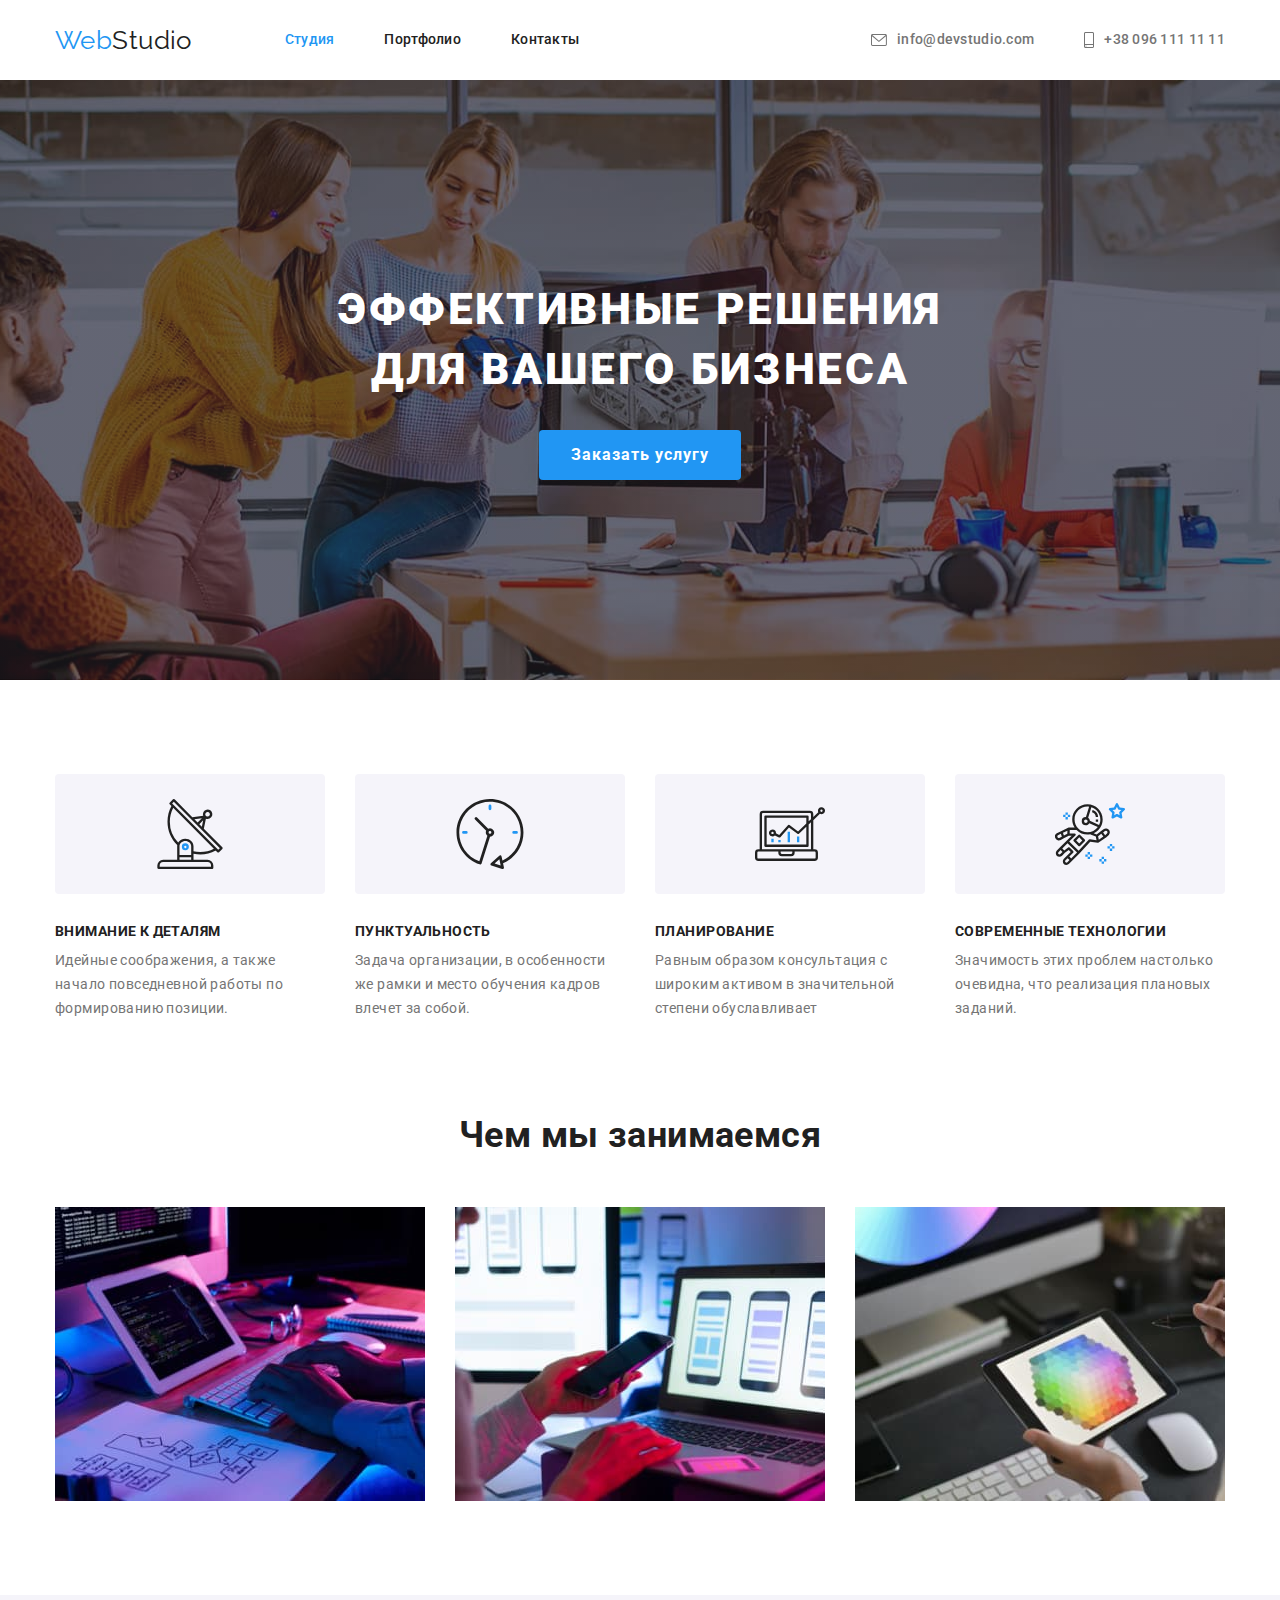
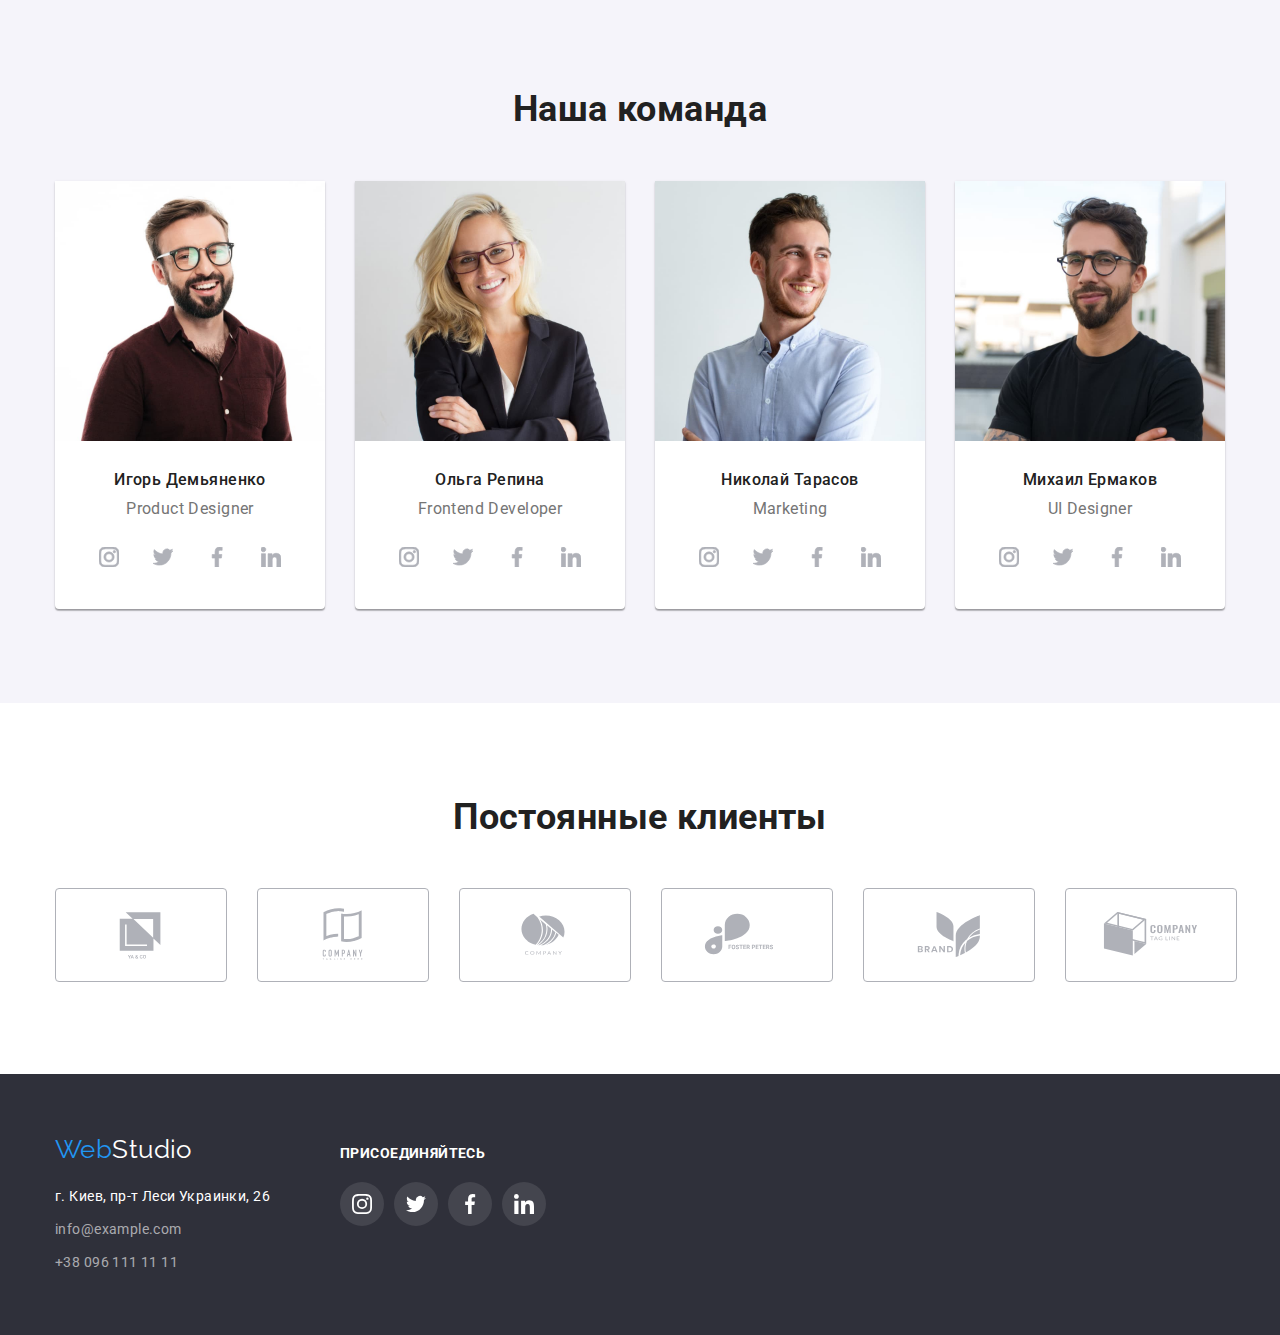
==== index.html @ dd478826 "svg, градиент, тени" ====
<!DOCTYPE html>
<html lang="ru">
  <head>
    <meta charset="UTF-8" />
    <meta http-equiv="X-UA-Compatible" content="IE=edge" />
    <meta name="viewport" content="width=device-width, initial-scale=1.0" />

    <title>Студия</title>
    <link
      rel="stylesheet"
      href="https://fonts.googleapis.com/css2?family=Raleway:wght@700&family=Roboto:wght@400;500;700;900&display=swap"
    />
    <link
      rel="stylesheet"
      href="https://cdnjs.cloudflare.com/ajax/libs/modern-normalize/1.1.0/modern-normalize.min.css"
    />
    <link rel="stylesheet" href="./css/style.css" />
  </head>
  <body>
    <!--Шапка сайта-->
    <header>
      <div class="container main-nav">
        <nav class="menu-nav main-nav">
          <a href="./index.html" class="logo"> <span>Web</span>Studio</a>
          <ul class="site-nav list">
            <li class="item">
              <a href="./index.html" class="link current">Студия</a>
            </li>
            <li class="item">
              <a href="./portfolio.html" class="link">Портфолио</a>
            </li>
            <li class="item"><a href="" class="link">Контакты</a></li>
          </ul>
        </nav>
        <ul class="contacts list">
          <li class="item">
            <a href="mailto:info@devstudio.com" class="link">
              <svg width="16" height="12" class="contacts-icon">
                <use href="./images/sprite.svg#envelope"></use>
              </svg>
              info@devstudio.com</a
            >
          </li>
          <li class="item">
            <a href="tel:+380961111111" class="link">
              <svg width="10" height="16" class="contacts-icon">
                <use href="./images/sprite.svg#smartphone"></use>
              </svg>
              +38 096 111 11 11</a
            >
          </li>
        </ul>
      </div>
    </header>
    <main>
      <!--Главный заголовок страницы-->
      <section class="hero">
        <h1 class="hero-title">Эффективные решения для вашего бизнеса</h1>
        <button type="button" class="hero-button">Заказать услугу</button>
      </section>
      <!--Преимущества-->
      <section class="section">
        <div class="container">
          <h2 class="visually-hidden">Наши преимущества</h2>
          <ul class="feature list">
            <li class="item">
              <div class="feature-box">
                <svg width="70" height="70" class="feature-icon">
                  <use href="./images/sprite.svg#antenna"></use>
                </svg>
              </div>
              <h3 class="feature-title">Внимание к деталям</h3>
              <p class="text">
                Идейные соображения, а также начало повседневной работы по формированию позиции.
              </p>
            </li>
            <li class="item">
              <div class="feature-box">
                <svg width="70" height="70" class="feature-icon">
                  <use href="./images/sprite.svg#clock"></use>
                </svg>
              </div>
              <h3 class="feature-title">Пунктуальность</h3>
              <p class="text">
                Задача организации, в особенности же рамки и место обучения кадров влечет за собой.
              </p>
            </li>
            <li class="item">
              <div class="feature-box">
                <svg width="70" height="70" class="feature-icon">
                  <use href="./images/sprite.svg#diagram"></use>
                </svg>
              </div>
              <h3 class="feature-title">Планирование</h3>
              <p class="text">
                Равным образом консультация с широким активом в значительной степени обуславливает
              </p>
            </li>
            <li class="item">
              <div class="feature-box">
                <svg width="70" height="70" class="feature-icon">
                  <use href="./images/sprite.svg#astronaut"></use>
                </svg>
              </div>
              <h3 class="feature-title">Современные технологии</h3>
              <p class="text">
                Значимость этих проблем настолько очевидна, что реализация плановых заданий.
              </p>
            </li>
          </ul>
        </div>
      </section>
      <!--Деятельность-->
      <section class="section about">
        <div class="container">
          <h2 class="section-title">Чем мы занимаемся</h2>
          <ul class="work list">
            <li class="item">
              <img src="./images/computer.jpg" alt="работа на компьютере" width="370" />
            </li>
            <li class="item">
              <img src="./images/laptop.jpg" alt="работа на ноутбуке" width="370" />
            </li>
            <li class="item">
              <img src="./images/tablet.jpg" alt="работа на планшете" width="370" />
            </li>
          </ul>
        </div>
      </section>
      <!--Команда-->
      <section class="section teams">
        <div class="container">
          <h2 class="section-title">Наша команда</h2>
          <ul class="team list">
            <li class="item">
              <img class="team-photo" src="./images/ihor.jpg" alt="наш Игорь" width="270" />
              <h3 class="title">Игорь Демьяненко</h3>
              <p class="text">Product Designer</p>
               <ul class="team-sl list">
                <li class="team-sl-item">
                  <a href="" class="social-link" target="_blank"
              rel="noopener nofollow noreferrer"
              aria-label="Cсылка на Instagramm"
                    ><svg width="20" height="20" class="team-icon">
                      <use href="./images/sprite.svg#instagram"></use>
                    </svg>
                  </a>
                </li>
                <li class="team-sl-item">
                  <a href="" class="social-link" target="_blank"
              rel="noopener nofollow noreferrer"
              aria-label="Cсылка на Twitter"
                    ><svg width="20" height="20" class="team-icon">
                      <use href="./images/sprite.svg#twitter"></use>
                    </svg>
                  </a>
                </li>
                <li class="team-sl-item">
                  <a href="" class="social-link" target="_blank"
              rel="noopener nofollow noreferrer"
              aria-label="Cсылка на Facebook"
                    ><svg width="20" height="20" class="team-icon">
                      <use href="./images/sprite.svg#facebook"></use>
                    </svg>
                  </a>
                </li>
                <li class="team-sl-item">
                  <a href="" class="social-link" target="_blank"
              rel="noopener nofollow noreferrer"
              aria-label="Cсылка на Linkedin"
                    ><svg width="20" height="20" class="team-icon">
                      <use href="./images/sprite.svg#linkedin"></use>
                    </svg>
                  </a>
                </li>
              </ul>
            </li>
            <li class="item">
              <img class="team-photo" src="./images/olga.jpg" alt="наша Оля" width="270" />
              <h3 class="title">Ольга Репина</h3>
              <p class="text">Frontend Developer</p>
               <ul class="team-sl list">
                <li class="team-sl-item">
                  <a href="" class="social-link" target="_blank"
              rel="noopener nofollow noreferrer"
              aria-label="Cсылка на Instagramm"
                    ><svg width="20" height="20" class="team-icon">
                      <use href="./images/sprite.svg#instagram"></use>
                    </svg>
                  </a>
                </li>
                <li class="team-sl-item">
                  <a href="" class="social-link" target="_blank"
              rel="noopener nofollow noreferrer"
              aria-label="Cсылка на Twitter"
                    ><svg width="20" height="20" class="team-icon">
                      <use href="./images/sprite.svg#twitter"></use>
                    </svg>
                  </a>
                </li>
                <li class="team-sl-item">
                  <a href="" class="social-link" target="_blank"
              rel="noopener nofollow noreferrer"
              aria-label="Cсылка на Facebook"
                    ><svg width="20" height="20" class="team-icon">
                      <use href="./images/sprite.svg#facebook"></use>
                    </svg>
                  </a>
                </li>
                <li class="team-sl-item">
                  <a href="" class="social-link" target="_blank"
              rel="noopener nofollow noreferrer"
              aria-label="Cсылка на Linkedin"
                    ><svg width="20" height="20" class="team-icon">
                      <use href="./images/sprite.svg#linkedin"></use>
                    </svg>
                  </a>
                </li>
              </ul>
            </li>
            <li class="item">
              <img class="team-photo" src="./images/nikolay.jpg" alt="наш Коля" width="270" />
              <h3 class="title">Николай Тарасов</h3>
              <p class="text">Marketing</p>
               <ul class="team-sl list">
                <li class="team-sl-item">
                  <a href="" class="social-link" target="_blank"
              rel="noopener nofollow noreferrer"
              aria-label="Cсылка на Instagramm"
                    ><svg width="20" height="20" class="team-icon">
                      <use href="./images/sprite.svg#instagram"></use>
                    </svg>
                  </a>
                </li>
                <li class="team-sl-item">
                  <a href="" class="social-link" target="_blank"
              rel="noopener nofollow noreferrer"
              aria-label="Cсылка на Twitter"
                    ><svg width="20" height="20" class="team-icon">
                      <use href="./images/sprite.svg#twitter"></use>
                    </svg>
                  </a>
                </li>
                <li class="team-sl-item">
                  <a href="" class="social-link" target="_blank"
              rel="noopener nofollow noreferrer"
              aria-label="Cсылка на Facebook"
                    ><svg width="20" height="20" class="team-icon">
                      <use href="./images/sprite.svg#facebook"></use>
                    </svg>
                  </a>
                </li>
                <li class="team-sl-item">
                  <a href="" class="social-link" target="_blank"
              rel="noopener nofollow noreferrer"
              aria-label="Cсылка на Linkedin"
                    ><svg width="20" height="20" class="team-icon">
                      <use href="./images/sprite.svg#linkedin"></use>
                    </svg>
                  </a>
                </li>
              </ul>
            </li>
            <li class="item">
              <img class="team-photo" src="./images/mihail.jpg" alt="наш Миша" width="270" />
              <h3 class="title">Михаил Ермаков</h3>
              <p class="text">UI Designer</p>
              <ul class="team-sl list">
                <li class="team-sl-item">
                  <a href="" class="social-link" target="_blank"
              rel="noopener nofollow noreferrer"
              aria-label="Cсылка на Instagramm"
                    ><svg width="20" height="20" class="team-icon">
                      <use href="./images/sprite.svg#instagram"></use>
                    </svg>
                  </a>
                </li>
                <li class="team-sl-item">
                  <a href="" class="social-link" target="_blank"
              rel="noopener nofollow noreferrer"
              aria-label="Cсылка на Twitter"
                    ><svg width="20" height="20" class="team-icon">
                      <use href="./images/sprite.svg#twitter"></use>
                    </svg>
                  </a>
                </li>
                <li class="team-sl-item">
                  <a href="" class="social-link" target="_blank"
              rel="noopener nofollow noreferrer"
              aria-label="Cсылка на Facebook"
                    ><svg width="20" height="20" class="team-icon">
                      <use href="./images/sprite.svg#facebook"></use>
                    </svg>
                  </a>
                </li>
                <li class="team-sl-item">
                  <a href="" class="social-link" target="_blank"
              rel="noopener nofollow noreferrer"
              aria-label="Cсылка на Linkedin"
                    ><svg width="20" height="20" class="team-icon">
                      <use href="./images/sprite.svg#linkedin"></use>
                    </svg>
                  </a>
                </li>
              </ul>
            </li>
          </ul>
        </div>
      </section>
      <!-- Клиенты -->
      <section class="section">
        <div class="container">
          <h2 class="clients-title">Постоянные клиенты</h2>
          <ul class="clients-list list">
            <li class="clients-item">
              <a href="" class="clients-link" target ="_blank"
              rel="noopener nofollow noreferrer"
              aria-label="Ya and Co"> 
                <svg width="106" height="60" class="clients-icon">
                  <use href="./images/sprite.svg#ya"></use>
                </svg>
              </a>
            </li>
            <li class="clients-item">
              <a href="" class="clients-link" target ="_blank"
              rel="noopener nofollow noreferrer"
              aria-label="Tagline here"
                ><svg width="106" height="60" class="clients-icon">
                  <use href="./images/sprite.svg#tagline"></use>
                </svg>
              </a>
            </li>
            <li class="clients-item">
              <a href="" class="clients-link" target ="_blank"
              rel="noopener nofollow noreferrer"
              aria-label="Company">
                <svg width="106" height="60" class="clients-icon">
                  <use href="./images/sprite.svg#company"></use>
                </svg>
              </a>
            </li>
            <li class="clients-item">
              <a href="" class="clients-link" target ="_blank"
              rel="noopener nofollow noreferrer"
              aria-label="Foster Peters"
                ><svg width="106" height="60" class="clients-icon">
                  <use href="./images/sprite.svg#foster"></use>
                </svg>
              </a>
            </li>
            <li class="clients-item">
              <a href="" class="clients-link" target ="_blank"
              rel="noopener nofollow noreferrer"
              aria-label="Brand">
                <svg width="106" height="60" class="clients-icon">
                  <use href="./images/sprite.svg#brand"></use>
                </svg>
              </a>
            </li>
            <li class="clients-item"> <a href="" class="clients-link" target ="_blank"
              rel="noopener nofollow noreferrer"
              aria-label="Tag line">
                <svg width="106" height="60" class="clients-icon">
                  <use href="./images/sprite.svg#tag"></use>
                </svg>
              </a></a></li>
          </ul>
        </div>
      </section>
    </main>
    <!--Подвал-->
    <footer class="footer">
      <div class="container footer-box">
        <div class="adress-box">
        <a href="./index.html" class="logo-footer"><span>Web</span>Studio </a>
        <address>
          <ul class="adress list">
            <li><p class="text">г. Киев, пр-т Леси Украинки, 26</p></li>
            <li><a href="mailto:info@example.com" class="link">info@example.com</a></li>
            <li><a href="tel:+380961111111" class="link no-mrgn">+38 096 111 11 11</a></li>
          </ul>
          </div>
        </address>
        <div class="studio-social-container">
          <p class="studio-social-text">присоединяйтесь</p>
               <ul class="studio-social-list list">
                <li class="studio-social-item">
                  <a href="" class="studio-social-link" target="_blank"
              rel="noopener nofollow noreferrer"
              aria-label="Cсылка на Instagramm"
                    ><svg width="20" height="20" class="studio-social-icon">
                      <use href="./images/sprite.svg#instagram"></use>
                    </svg>
                  </a>
                </li>
                <li class="studio-social-item">
                  <a href="" class="studio-social-link" target="_blank"
              rel="noopener nofollow noreferrer"
              aria-label="Cсылка на Twitter"
                    ><svg width="20" height="20" class="studio-social-icon">
                      <use href="./images/sprite.svg#twitter"></use>
                    </svg>
                  </a>
                </li>
                <li class="studio-social-item">
                  <a href="" class="studio-social-link" target="_blank"
              rel="noopener nofollow noreferrer"
              aria-label="Cсылка на Facebook"
                    ><svg width="20" height="20" class="studio-social-icon">
                      <use href="./images/sprite.svg#facebook"></use>
                    </svg>
                  </a>
                </li>
                <li class="studio-social-item">
                  <a href="" class="studio-social-link" target="_blank"
              rel="noopener nofollow noreferrer"
              aria-label="Cсылка на Linkedin"
                    ><svg width="20" height="20" class="studio-social-icon">
                      <use href="./images/sprite.svg#linkedin"></use>
                    </svg>
                  </a>
                </li>
              </ul>
        </div>
      </div>
    </footer>
  </body>
</html>
---- css/style.css ----
/* вторичный цвет текста #212121 */

/* основной цвет текста цвет текста #757575 */

/* цвет интерактивных кнопок #2196F3 */
/* основной цвет фона #FFFFFF */
/* вторичный цвет фона #F5F4FA */
:root {
  --secondary-color-text: #212121;
  --primary-color-text: #757575;
  --primary-bgc: #ffffff;
  --secondary-bgc: #2f303a;
  --accent-color: #2196f3;
  --secondary-btn-color: #f5f4fa;
  --icon-color: #afb1b8;
  --margin-item: 30px;
  --secondary-accent-color: #ffffff;
}
body {
  font-family: Roboto, sans-serif;
  font-size: 14px;
  letter-spacing: 0.03em;
  color: var(--primary-color-text);
  background-color: var(--primary-bgc);
}
/* Утилиты */
a {
  text-decoration: none;
}
h1,
h2,
h3,
h4,
h5,
h6,
ul,
p {
  margin: 0;
  padding: 0;
}
img {
  display: block;
  max-width: 100%;
  height: auto;
}
.list {
  list-style: none;
}
.container {
  width: 1200px;
  padding-left: 15px;
  padding-right: 15px;
  margin-left: auto;
  margin-right: auto;
  /* outline: 2px solid tomato; */
}
.main-nav {
  display: flex;
  align-items: center;
}

.visually-hidden {
  position: absolute;
  white-space: nowrap;
  width: 1px;
  height: 1px;
  overflow: hidden;
  border: 0;
  padding: 0;
  clip: rect(0 0 0 0);
  clip-path: inset(50%);
  margin: -1px;
}
/* Шапка сайта */
/* Оформление логотипа */
.logo {
  display: block;
  color: var(--secondary-color-text);
}
/* логотип шапки и подвала */
.logo,
.logo-footer {
  font-family: Raleway, sans-serif;
  font-size: 26px;
  line-height: 1.19;
}

.logo span {
  color: var(--accent-color);
}

/* Оформление навигации сайта */

.site-nav {
  display: flex;
  margin-left: 93px;
}

.site-nav .item + .item {
  margin-left: 50px;
}

.site-nav .link {
  display: inline-block;
  padding-top: 32px;
  padding-bottom: 32px;
  color: var(--secondary-color-text);
}

.site-nav .link,
.contacts .link {
  font-weight: 500;
  line-height: 1.14;
  letter-spacing: 0.02em;
}
.contacts {
  display: flex;
  margin-left: auto;
}
.contacts .item:not(:first-child) {
  margin-left: 50px;
}
.site-nav .link.current {
  color: var(--accent-color);
}
.site-nav .link:hover,
.site-nav .link:focus,
.contacts .link:hover,
.contacts .link:focus {
  color: var(--accent-color);
}
.contacts .link {
  display: flex;
  align-items: center;
  color: var(--primary-color-text);
}
.contacts-icon {
  margin-right: 10px;
  fill: currentColor;
}
.header {
  border-bottom: 1px solid #ececec;
}
/* Стили для index.html*/
/* Оформлениsе основной страницы */
.hero {
  padding-top: 200px;
  padding-bottom: 200px;
  text-align: center;
  background-color: var(--secondary-bgc);
  background-image: linear-gradient(to right, rgba(47, 48, 58, 0.4), rgba(47, 48, 58, 0.4)),
    url(../images/main-img.jpg);
  background-repeat: no-repeat;
  background-size: cover;
  background-position: center;
}

.hero-title {
  width: 696px;
  margin-left: auto;
  margin-right: auto;

  color: var(--secondary-accent-color);

  font-weight: 900;
  font-size: 44px;
  line-height: 1.36;
  text-align: center;
  letter-spacing: 0.06em;
  text-transform: uppercase;
}
/* Кнопка */
.hero-button {
  display: inline-block;
  padding: 10px 32px;

  margin-top: var(--margin-item);
  min-width: 200px;

  color: var(--secondary-accent-color);
  background-color: var(--accent-color);
  border: none;
  border-radius: 4px;

  font-family: inherit;
  font-weight: 700;
  font-size: 16px;
  line-height: 1.87;
  text-align: center;
  letter-spacing: 0.06em;
  cursor: pointer;
}
.hero-button:hover,
.hero-button:focus {
  background-color: #188ce8;
  box-shadow: 0px 4px 4px rgba(0, 0, 0, 0.15);
}
/* Секции */
.section {
  padding-top: 94px;
  padding-bottom: 94px;
  /* background-color: tomato; */
}

.section-title {
  color: var(--secondary-color-text);
  font-size: 36px;
  line-height: 1.16;
  text-align: center;
  margin-bottom: 50px;
}

/* Преимущества */
.feature {
  display: flex;
}
.feature .item {
  width: 270px;
}
.feature .item:not(:last-child) {
  margin-right: var(--margin-item);
}

.feature .feature-title {
  color: var(--secondary-color-text);
  font-size: 14px;
  line-height: 1.14;
  text-transform: uppercase;
  margin-bottom: 10px;
}
.feature .text {
  line-height: 1.71;
}
.feature-box {
  height: 120px;
  padding: 25px 100px;
  margin-bottom: var(--margin-item);

  background-color: #f5f4fa;
  border-radius: 4px;
}
/* Оформление деятельности */
.section.about {
  padding-top: 0;
}
.work {
  display: flex;
}
.work .item {
  margin-right: var(--margin-item);
}
.work .item:nth-child(3n) {
  margin-right: 0;
}
/* Команда */
.section.teams {
  background-color: var(--secondary-btn-color);
}
.team {
  display: flex;
  flex-wrap: wrap;
  margin-left: calc(-1 * var(--margin-item));
  margin-top: calc(-1 * var(--margin-item));
}
.team .title {
  color: var(--secondary-color-text);
  font-weight: 500;
}
.team .item {
  width: calc(100% / 4 - var(--margin-item));
  margin-left: var(--margin-item);
  margin-top: var(--margin-item);

  box-shadow: 0px 1px 3px rgba(0, 0, 0, 0.12), 0px 1px 1px rgba(0, 0, 0, 0.14),
    0px 2px 1px rgba(0, 0, 0, 0.2);
  border-radius: 0px 0px 4px 4px;
  text-align: center;
  background-color: var(--primary-bgc);
}

.team-photo {
  margin-bottom: var(--margin-item);
}
.team .title,
.team .text {
  font-size: 16px;
  line-height: 1.18;
}
.team .title {
  margin-bottom: 10px;
}
.team .text {
  margin-bottom: 16px;
}
.team-sl {
  display: flex;

  padding-right: 32px;
  padding-left: 32px;
  padding-bottom: 30px;
}
.team-sl-item:not(:last-child) {
  margin-right: 10px;
}
.social-link {
  display: flex;
  padding: 12px;
  color: var(--icon-color);
}
.social-link:hover,
.social-link:focus {
  background-color: var(--accent-color);
  border-radius: 50%;
  color: var(--secondary-accent-color);
}
.team-icon {
  fill: currentColor;
  stroke: currentColor;
}
/* Клиенты */
.clients-title {
  margin-bottom: 50px;

  font-family: 'Roboto';
  font-size: 36px;
  line-height: 1.16;
  text-align: center;

  color: var(--secondary-color-text);
}
.clients-list {
  display: flex;
}
.clients-item {
  height: 92px;
}
.clients-item:not(:last-child) {
  margin-right: var(--margin-item);
}
.clients-link {
  display: flex;
  padding: 16px 32px;
  border: 1px solid #afb1b8;
  border-radius: 4px;
  color: var(--icon-color);
}
.clients-link:hover,
.clients-link:focus {
  color: var(--accent-color);
  border-color: var(--accent-color);
}
.clients-icon {
  fill: currentColor;
}
/* Оформление подвала */
.footer {
  background-color: var(--secondary-bgc);
  padding-top: 60px;
  padding-bottom: 60px;
}
.footer-box {
  display: flex;
  align-items: baseline;
}
.footer .logo-footer {
  display: inline-block;
  margin-bottom: 20px;

  color: var(--secondary-accent-color);
}
.logo-footer > span {
  color: var(--accent-color);
}

.adress .text {
  font-style: normal;
  line-height: 1.71;
  color: var(--secondary-accent-color);
}
.adress .link {
  display: inline-block;
  font-style: normal;
  line-height: 1.71;
  color: rgba(255, 255, 255, 0.6);
  margin-top: 9px;
}

.adress .link:hover,
.adress .link:focus {
  color: var(--accent-color);
}
.studio-social-container {
  margin-left: 70px;
}

.studio-social-text {
  margin-bottom: 20px;

  font-weight: 700;
  font-size: 14px;
  line-height: 1.14;

  text-transform: uppercase;

  color: var(--secondary-accent-color);
}
.studio-social-list {
  display: flex;
}
.studio-social-item:not(:last-child) {
  margin-right: 10px;
}
.studio-social-link {
  display: inline-flex;
  padding: 12px;

  color: var(--secondary-accent-color);
  background-color: rgba(255, 255, 255, 0.1);
  border-radius: 50%;
}
.studio-social-link:hover,
.studio-social-link:focus {
  background-color: var(--accent-color);
}
.studio-social-icon {
  fill: currentColor;
}
/* Оформление стилей портфолио */
/* Оформление кнопок фильтра */
.filter {
  display: flex;
  justify-content: center;
  margin-bottom: 50px;
}
.filter .item {
  margin-left: 8px;
}
.filter .item:first-child {
  margin-left: 0;
}
.filter .btn {
  font-family: inherit;
  font-weight: 500;
  font-size: 16px;
  line-height: 1.62;
  text-align: center;
  background-color: var(--secondary-btn-color);
  cursor: pointer;
  padding: 6px 22px;
  border-radius: 4px;
  border: none;
}
.filter .btn:hover,
.filter .btn:focus {
  color: var(--secondary-accent-color);
  background-color: var(--accent-color);
  box-shadow: 0px 3px 1px rgba(0, 0, 0, 0.1), 0px 1px 2px rgba(0, 0, 0, 0.08),
    0px 2px 2px rgba(0, 0, 0, 0.12);
}
/* Оформление примеров проектов */
.project {
  display: flex;
  flex-wrap: wrap;
  margin-top: calc(-1 * var(--margin-item));
  margin-left: calc(-1 * var(--margin-item));
}
.item * {
  /* outline: 2px solid tomato; */
}
.project .item {
  width: calc(100% / 3 - var(--margin-item));
  margin-top: var(--margin-item);
  margin-left: var(--margin-item);
}
.project .item:hover,
.project .item:focus {
  background-color: var(--primary-bgc);
  border: 1px solid #eeeeee;
  box-shadow: 0px 1px 1px rgba(0, 0, 0, 0.12), 0px 4px 4px rgba(0, 0, 0, 0.06),
    1px 4px 6px rgba(0, 0, 0, 0.16);
}

.project .title {
  font-size: 18px;
  line-height: 2;
  letter-spacing: 0.06em;
  color: var(--secondary-color-text);
}
.project .text {
  margin-top: 4px;

  font-size: 16px;
  line-height: 1.87;
  color: var(--primary-color-text);
}
.content {
  padding: 20px 24px;
  border-left: 1px solid #eeeeee;
  border-right: 1px solid #eeeeee;
  border-bottom: 1px solid #eeeeee;
}
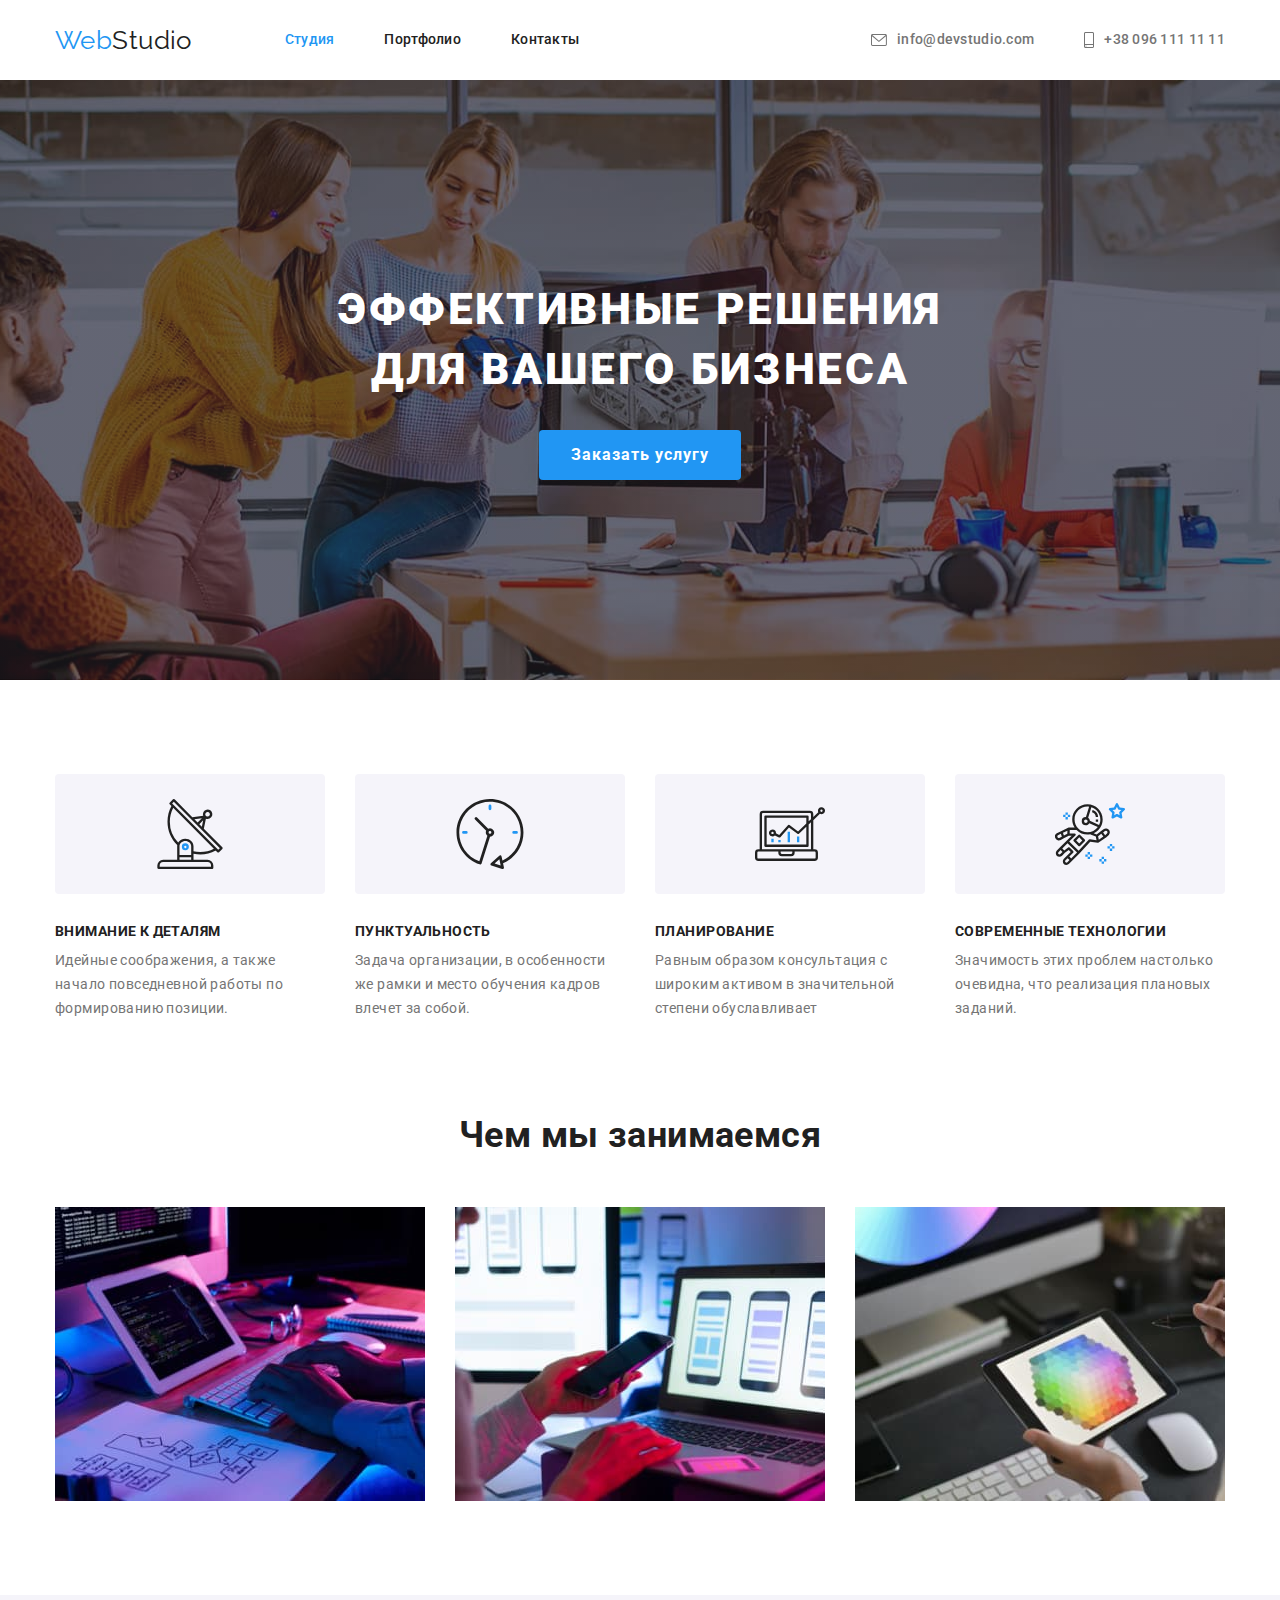
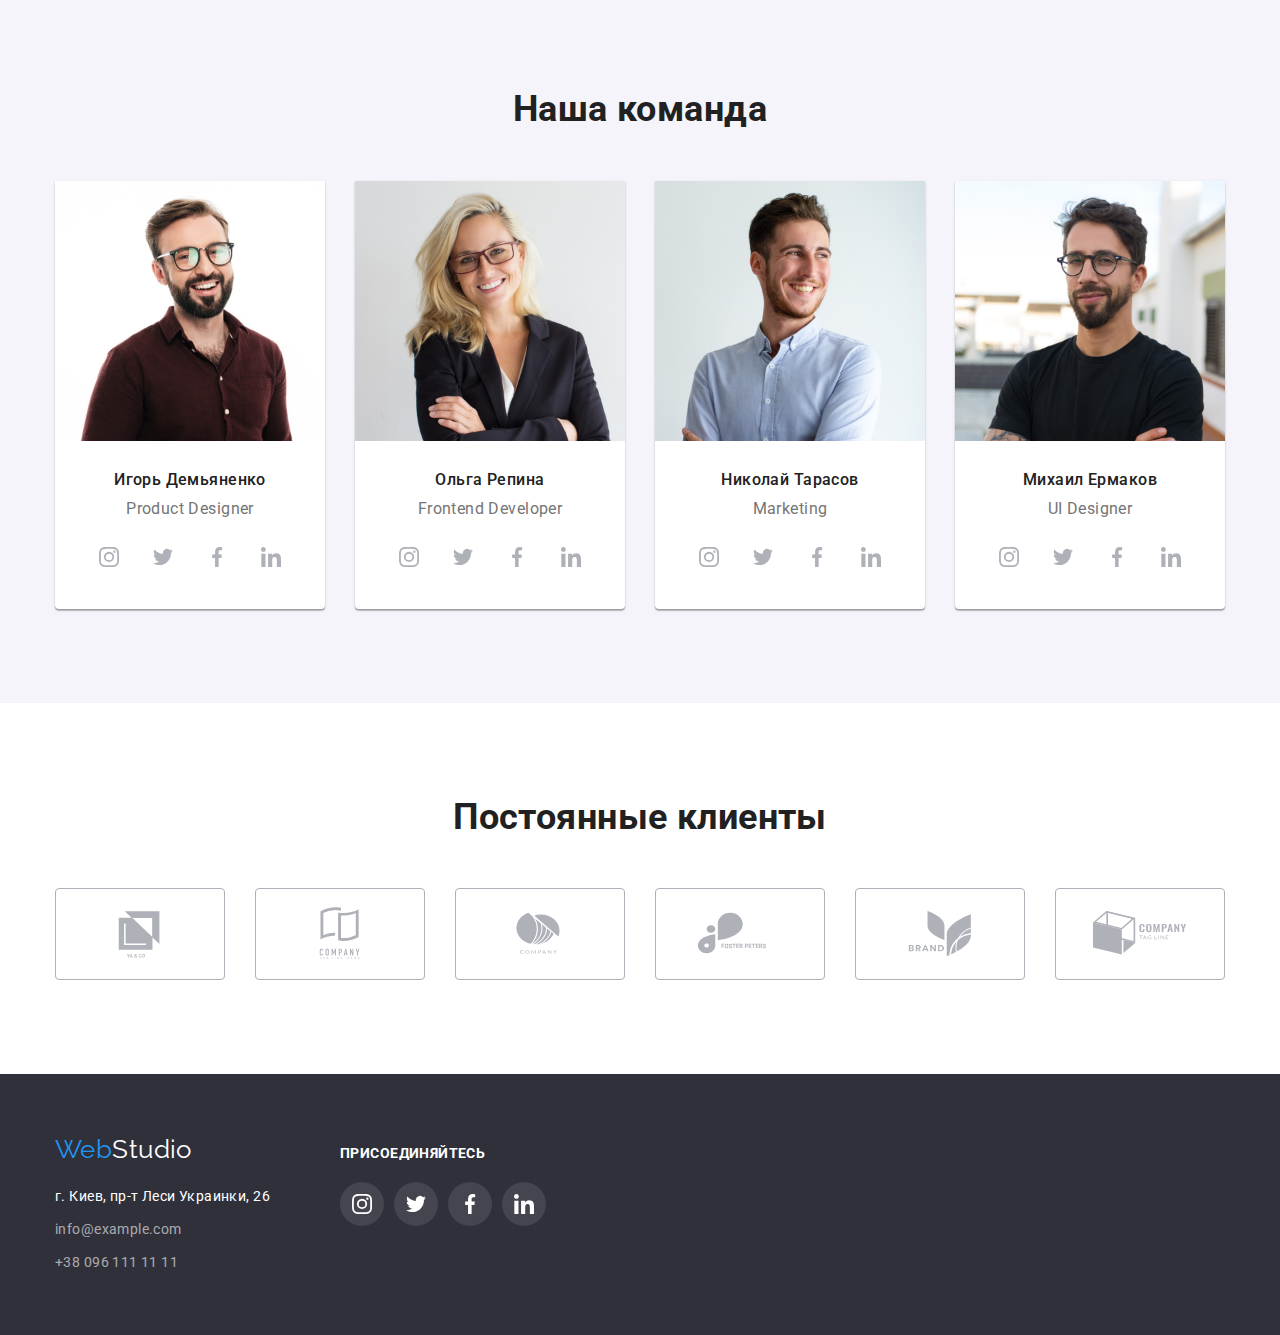
==== commit 2d061e46: "применены флекс свойства, сетка в клиентах, ховер" ====
--- a/index.html
+++ b/index.html
@@ -134,236 +134,316 @@
           <ul class="team list">
             <li class="item">
               <img class="team-photo" src="./images/ihor.jpg" alt="наш Игорь" width="270" />
-              <h3 class="title">Игорь Демьяненко</h3>
-              <p class="text">Product Designer</p>
-               <ul class="team-sl list">
-                <li class="team-sl-item">
-                  <a href="" class="social-link" target="_blank"
-              rel="noopener nofollow noreferrer"
-              aria-label="Cсылка на Instagramm"
-                    ><svg width="20" height="20" class="team-icon">
-                      <use href="./images/sprite.svg#instagram"></use>
-                    </svg>
-                  </a>
-                </li>
-                <li class="team-sl-item">
-                  <a href="" class="social-link" target="_blank"
-              rel="noopener nofollow noreferrer"
-              aria-label="Cсылка на Twitter"
-                    ><svg width="20" height="20" class="team-icon">
-                      <use href="./images/sprite.svg#twitter"></use>
-                    </svg>
-                  </a>
-                </li>
-                <li class="team-sl-item">
-                  <a href="" class="social-link" target="_blank"
-              rel="noopener nofollow noreferrer"
-              aria-label="Cсылка на Facebook"
-                    ><svg width="20" height="20" class="team-icon">
-                      <use href="./images/sprite.svg#facebook"></use>
-                    </svg>
-                  </a>
-                </li>
-                <li class="team-sl-item">
-                  <a href="" class="social-link" target="_blank"
-              rel="noopener nofollow noreferrer"
-              aria-label="Cсылка на Linkedin"
-                    ><svg width="20" height="20" class="team-icon">
-                      <use href="./images/sprite.svg#linkedin"></use>
-                    </svg>
-                  </a>
-                </li>
-              </ul>
+              <div class="team-container">
+                <h3 class="title">Игорь Демьяненко</h3>
+                <p class="text">Product Designer</p>
+                <ul class="team-sl list">
+                  <li class="team-sl-item">
+                    <a
+                      href=""
+                      class="social-link"
+                      target="_blank"
+                      rel="noopener nofollow noreferrer"
+                      aria-label="Cсылка на Instagramm"
+                      ><svg width="20" height="20" class="team-icon">
+                        <use href="./images/sprite.svg#instagram"></use>
+                      </svg>
+                    </a>
+                  </li>
+                  <li class="team-sl-item">
+                    <a
+                      href=""
+                      class="social-link"
+                      target="_blank"
+                      rel="noopener nofollow noreferrer"
+                      aria-label="Cсылка на Twitter"
+                      ><svg width="20" height="20" class="team-icon">
+                        <use href="./images/sprite.svg#twitter"></use>
+                      </svg>
+                    </a>
+                  </li>
+                  <li class="team-sl-item">
+                    <a
+                      href=""
+                      class="social-link"
+                      target="_blank"
+                      rel="noopener nofollow noreferrer"
+                      aria-label="Cсылка на Facebook"
+                      ><svg width="20" height="20" class="team-icon">
+                        <use href="./images/sprite.svg#facebook"></use>
+                      </svg>
+                    </a>
+                  </li>
+                  <li class="team-sl-item">
+                    <a
+                      href=""
+                      class="social-link"
+                      target="_blank"
+                      rel="noopener nofollow noreferrer"
+                      aria-label="Cсылка на Linkedin"
+                      ><svg width="20" height="20" class="team-icon">
+                        <use href="./images/sprite.svg#linkedin"></use>
+                      </svg>
+                    </a>
+                  </li>
+                </ul>
+              </div>
             </li>
             <li class="item">
               <img class="team-photo" src="./images/olga.jpg" alt="наша Оля" width="270" />
-              <h3 class="title">Ольга Репина</h3>
-              <p class="text">Frontend Developer</p>
-               <ul class="team-sl list">
-                <li class="team-sl-item">
-                  <a href="" class="social-link" target="_blank"
-              rel="noopener nofollow noreferrer"
-              aria-label="Cсылка на Instagramm"
-                    ><svg width="20" height="20" class="team-icon">
-                      <use href="./images/sprite.svg#instagram"></use>
-                    </svg>
-                  </a>
-                </li>
-                <li class="team-sl-item">
-                  <a href="" class="social-link" target="_blank"
-              rel="noopener nofollow noreferrer"
-              aria-label="Cсылка на Twitter"
-                    ><svg width="20" height="20" class="team-icon">
-                      <use href="./images/sprite.svg#twitter"></use>
-                    </svg>
-                  </a>
-                </li>
-                <li class="team-sl-item">
-                  <a href="" class="social-link" target="_blank"
-              rel="noopener nofollow noreferrer"
-              aria-label="Cсылка на Facebook"
-                    ><svg width="20" height="20" class="team-icon">
-                      <use href="./images/sprite.svg#facebook"></use>
-                    </svg>
-                  </a>
-                </li>
-                <li class="team-sl-item">
-                  <a href="" class="social-link" target="_blank"
-              rel="noopener nofollow noreferrer"
-              aria-label="Cсылка на Linkedin"
-                    ><svg width="20" height="20" class="team-icon">
-                      <use href="./images/sprite.svg#linkedin"></use>
-                    </svg>
-                  </a>
-                </li>
-              </ul>
+              <div class="team-container">
+                <h3 class="title">Ольга Репина</h3>
+                <p class="text">Frontend Developer</p>
+                <ul class="team-sl list">
+                  <li class="team-sl-item">
+                    <a
+                      href=""
+                      class="social-link"
+                      target="_blank"
+                      rel="noopener nofollow noreferrer"
+                      aria-label="Cсылка на Instagramm"
+                      ><svg width="20" height="20" class="team-icon">
+                        <use href="./images/sprite.svg#instagram"></use>
+                      </svg>
+                    </a>
+                  </li>
+                  <li class="team-sl-item">
+                    <a
+                      href=""
+                      class="social-link"
+                      target="_blank"
+                      rel="noopener nofollow noreferrer"
+                      aria-label="Cсылка на Twitter"
+                      ><svg width="20" height="20" class="team-icon">
+                        <use href="./images/sprite.svg#twitter"></use>
+                      </svg>
+                    </a>
+                  </li>
+                  <li class="team-sl-item">
+                    <a
+                      href=""
+                      class="social-link"
+                      target="_blank"
+                      rel="noopener nofollow noreferrer"
+                      aria-label="Cсылка на Facebook"
+                      ><svg width="20" height="20" class="team-icon">
+                        <use href="./images/sprite.svg#facebook"></use>
+                      </svg>
+                    </a>
+                  </li>
+                  <li class="team-sl-item">
+                    <a
+                      href=""
+                      class="social-link"
+                      target="_blank"
+                      rel="noopener nofollow noreferrer"
+                      aria-label="Cсылка на Linkedin"
+                      ><svg width="20" height="20" class="team-icon">
+                        <use href="./images/sprite.svg#linkedin"></use>
+                      </svg>
+                    </a>
+                  </li>
+                </ul>
+              </div>
             </li>
             <li class="item">
               <img class="team-photo" src="./images/nikolay.jpg" alt="наш Коля" width="270" />
-              <h3 class="title">Николай Тарасов</h3>
-              <p class="text">Marketing</p>
-               <ul class="team-sl list">
-                <li class="team-sl-item">
-                  <a href="" class="social-link" target="_blank"
-              rel="noopener nofollow noreferrer"
-              aria-label="Cсылка на Instagramm"
-                    ><svg width="20" height="20" class="team-icon">
-                      <use href="./images/sprite.svg#instagram"></use>
-                    </svg>
-                  </a>
-                </li>
-                <li class="team-sl-item">
-                  <a href="" class="social-link" target="_blank"
-              rel="noopener nofollow noreferrer"
-              aria-label="Cсылка на Twitter"
-                    ><svg width="20" height="20" class="team-icon">
-                      <use href="./images/sprite.svg#twitter"></use>
-                    </svg>
-                  </a>
-                </li>
-                <li class="team-sl-item">
-                  <a href="" class="social-link" target="_blank"
-              rel="noopener nofollow noreferrer"
-              aria-label="Cсылка на Facebook"
-                    ><svg width="20" height="20" class="team-icon">
-                      <use href="./images/sprite.svg#facebook"></use>
-                    </svg>
-                  </a>
-                </li>
-                <li class="team-sl-item">
-                  <a href="" class="social-link" target="_blank"
-              rel="noopener nofollow noreferrer"
-              aria-label="Cсылка на Linkedin"
-                    ><svg width="20" height="20" class="team-icon">
-                      <use href="./images/sprite.svg#linkedin"></use>
-                    </svg>
-                  </a>
-                </li>
-              </ul>
+              <div class="team-container">
+                <h3 class="title">Николай Тарасов</h3>
+                <p class="text">Marketing</p>
+                <ul class="team-sl list">
+                  <li class="team-sl-item">
+                    <a
+                      href=""
+                      class="social-link"
+                      target="_blank"
+                      rel="noopener nofollow noreferrer"
+                      aria-label="Cсылка на Instagramm"
+                      ><svg width="20" height="20" class="team-icon">
+                        <use href="./images/sprite.svg#instagram"></use>
+                      </svg>
+                    </a>
+                  </li>
+                  <li class="team-sl-item">
+                    <a
+                      href=""
+                      class="social-link"
+                      target="_blank"
+                      rel="noopener nofollow noreferrer"
+                      aria-label="Cсылка на Twitter"
+                      ><svg width="20" height="20" class="team-icon">
+                        <use href="./images/sprite.svg#twitter"></use>
+                      </svg>
+                    </a>
+                  </li>
+                  <li class="team-sl-item">
+                    <a
+                      href=""
+                      class="social-link"
+                      target="_blank"
+                      rel="noopener nofollow noreferrer"
+                      aria-label="Cсылка на Facebook"
+                      ><svg width="20" height="20" class="team-icon">
+                        <use href="./images/sprite.svg#facebook"></use>
+                      </svg>
+                    </a>
+                  </li>
+                  <li class="team-sl-item">
+                    <a
+                      href=""
+                      class="social-link"
+                      target="_blank"
+                      rel="noopener nofollow noreferrer"
+                      aria-label="Cсылка на Linkedin"
+                      ><svg width="20" height="20" class="team-icon">
+                        <use href="./images/sprite.svg#linkedin"></use>
+                      </svg>
+                    </a>
+                  </li>
+                </ul>
+              </div>
             </li>
             <li class="item">
               <img class="team-photo" src="./images/mihail.jpg" alt="наш Миша" width="270" />
-              <h3 class="title">Михаил Ермаков</h3>
-              <p class="text">UI Designer</p>
-              <ul class="team-sl list">
-                <li class="team-sl-item">
-                  <a href="" class="social-link" target="_blank"
-              rel="noopener nofollow noreferrer"
-              aria-label="Cсылка на Instagramm"
-                    ><svg width="20" height="20" class="team-icon">
-                      <use href="./images/sprite.svg#instagram"></use>
-                    </svg>
-                  </a>
-                </li>
-                <li class="team-sl-item">
-                  <a href="" class="social-link" target="_blank"
-              rel="noopener nofollow noreferrer"
-              aria-label="Cсылка на Twitter"
-                    ><svg width="20" height="20" class="team-icon">
-                      <use href="./images/sprite.svg#twitter"></use>
-                    </svg>
-                  </a>
-                </li>
-                <li class="team-sl-item">
-                  <a href="" class="social-link" target="_blank"
-              rel="noopener nofollow noreferrer"
-              aria-label="Cсылка на Facebook"
-                    ><svg width="20" height="20" class="team-icon">
-                      <use href="./images/sprite.svg#facebook"></use>
-                    </svg>
-                  </a>
-                </li>
-                <li class="team-sl-item">
-                  <a href="" class="social-link" target="_blank"
-              rel="noopener nofollow noreferrer"
-              aria-label="Cсылка на Linkedin"
-                    ><svg width="20" height="20" class="team-icon">
-                      <use href="./images/sprite.svg#linkedin"></use>
-                    </svg>
-                  </a>
-                </li>
-              </ul>
+              <div class="team-container">
+                <h3 class="title">Михаил Ермаков</h3>
+                <p class="text">UI Designer</p>
+                <ul class="team-sl list">
+                  <li class="team-sl-item">
+                    <a
+                      href=""
+                      class="social-link"
+                      target="_blank"
+                      rel="noopener nofollow noreferrer"
+                      aria-label="Cсылка на Instagramm"
+                      ><svg width="20" height="20" class="team-icon">
+                        <use href="./images/sprite.svg#instagram"></use>
+                      </svg>
+                    </a>
+                  </li>
+                  <li class="team-sl-item">
+                    <a
+                      href=""
+                      class="social-link"
+                      target="_blank"
+                      rel="noopener nofollow noreferrer"
+                      aria-label="Cсылка на Twitter"
+                      ><svg width="20" height="20" class="team-icon">
+                        <use href="./images/sprite.svg#twitter"></use>
+                      </svg>
+                    </a>
+                  </li>
+                  <li class="team-sl-item">
+                    <a
+                      href=""
+                      class="social-link"
+                      target="_blank"
+                      rel="noopener nofollow noreferrer"
+                      aria-label="Cсылка на Facebook"
+                      ><svg width="20" height="20" class="team-icon">
+                        <use href="./images/sprite.svg#facebook"></use>
+                      </svg>
+                    </a>
+                  </li>
+                  <li class="team-sl-item">
+                    <a
+                      href=""
+                      class="social-link"
+                      target="_blank"
+                      rel="noopener nofollow noreferrer"
+                      aria-label="Cсылка на Linkedin"
+                      ><svg width="20" height="20" class="team-icon">
+                        <use href="./images/sprite.svg#linkedin"></use>
+                      </svg>
+                    </a>
+                  </li>
+                </ul>
+              </div>
             </li>
           </ul>
         </div>
       </section>
       <!-- Клиенты -->
       <section class="section">
-        <div class="container">
+        <div class="container team-box">
           <h2 class="clients-title">Постоянные клиенты</h2>
           <ul class="clients-list list">
             <li class="clients-item">
-              <a href="" class="clients-link" target ="_blank"
-              rel="noopener nofollow noreferrer"
-              aria-label="Ya and Co"> 
+              <a
+                href=""
+                class="clients-link"
+                target="_blank"
+                rel="noopener nofollow noreferrer"
+                aria-label="Ya and Co"
+              >
                 <svg width="106" height="60" class="clients-icon">
                   <use href="./images/sprite.svg#ya"></use>
                 </svg>
               </a>
             </li>
             <li class="clients-item">
-              <a href="" class="clients-link" target ="_blank"
-              rel="noopener nofollow noreferrer"
-              aria-label="Tagline here"
+              <a
+                href=""
+                class="clients-link"
+                target="_blank"
+                rel="noopener nofollow noreferrer"
+                aria-label="Tagline here"
                 ><svg width="106" height="60" class="clients-icon">
                   <use href="./images/sprite.svg#tagline"></use>
                 </svg>
               </a>
             </li>
             <li class="clients-item">
-              <a href="" class="clients-link" target ="_blank"
-              rel="noopener nofollow noreferrer"
-              aria-label="Company">
+              <a
+                href=""
+                class="clients-link"
+                target="_blank"
+                rel="noopener nofollow noreferrer"
+                aria-label="Company"
+              >
                 <svg width="106" height="60" class="clients-icon">
                   <use href="./images/sprite.svg#company"></use>
                 </svg>
               </a>
             </li>
             <li class="clients-item">
-              <a href="" class="clients-link" target ="_blank"
-              rel="noopener nofollow noreferrer"
-              aria-label="Foster Peters"
+              <a
+                href=""
+                class="clients-link"
+                target="_blank"
+                rel="noopener nofollow noreferrer"
+                aria-label="Foster Peters"
                 ><svg width="106" height="60" class="clients-icon">
                   <use href="./images/sprite.svg#foster"></use>
                 </svg>
               </a>
             </li>
             <li class="clients-item">
-              <a href="" class="clients-link" target ="_blank"
-              rel="noopener nofollow noreferrer"
-              aria-label="Brand">
+              <a
+                href=""
+                class="clients-link"
+                target="_blank"
+                rel="noopener nofollow noreferrer"
+                aria-label="Brand"
+              >
                 <svg width="106" height="60" class="clients-icon">
                   <use href="./images/sprite.svg#brand"></use>
                 </svg>
               </a>
             </li>
-            <li class="clients-item"> <a href="" class="clients-link" target ="_blank"
-              rel="noopener nofollow noreferrer"
-              aria-label="Tag line">
+            <li class="clients-item">
+              <a
+                href=""
+                class="clients-link"
+                target="_blank"
+                rel="noopener nofollow noreferrer"
+                aria-label="Tag line"
+              >
                 <svg width="106" height="60" class="clients-icon">
                   <use href="./images/sprite.svg#tag"></use>
                 </svg>
-              </a></a></li>
+              </a>
+            </li>
           </ul>
         </div>
       </section>
@@ -372,55 +452,67 @@
     <footer class="footer">
       <div class="container footer-box">
         <div class="adress-box">
-        <a href="./index.html" class="logo-footer"><span>Web</span>Studio </a>
-        <address>
-          <ul class="adress list">
-            <li><p class="text">г. Киев, пр-т Леси Украинки, 26</p></li>
-            <li><a href="mailto:info@example.com" class="link">info@example.com</a></li>
-            <li><a href="tel:+380961111111" class="link no-mrgn">+38 096 111 11 11</a></li>
-          </ul>
-          </div>
-        </address>
+          <a href="./index.html" class="logo-footer"><span>Web</span>Studio </a>
+          <address>
+            <ul class="adress list">
+              <li><p class="text">г. Киев, пр-т Леси Украинки, 26</p></li>
+              <li><a href="mailto:info@example.com" class="link">info@example.com</a></li>
+              <li><a href="tel:+380961111111" class="link no-mrgn">+38 096 111 11 11</a></li>
+            </ul>
+          </address>
+        </div>
         <div class="studio-social-container">
           <p class="studio-social-text">присоединяйтесь</p>
-               <ul class="studio-social-list list">
-                <li class="studio-social-item">
-                  <a href="" class="studio-social-link" target="_blank"
-              rel="noopener nofollow noreferrer"
-              aria-label="Cсылка на Instagramm"
-                    ><svg width="20" height="20" class="studio-social-icon">
-                      <use href="./images/sprite.svg#instagram"></use>
-                    </svg>
-                  </a>
-                </li>
-                <li class="studio-social-item">
-                  <a href="" class="studio-social-link" target="_blank"
-              rel="noopener nofollow noreferrer"
-              aria-label="Cсылка на Twitter"
-                    ><svg width="20" height="20" class="studio-social-icon">
-                      <use href="./images/sprite.svg#twitter"></use>
-                    </svg>
-                  </a>
-                </li>
-                <li class="studio-social-item">
-                  <a href="" class="studio-social-link" target="_blank"
-              rel="noopener nofollow noreferrer"
-              aria-label="Cсылка на Facebook"
-                    ><svg width="20" height="20" class="studio-social-icon">
-                      <use href="./images/sprite.svg#facebook"></use>
-                    </svg>
-                  </a>
-                </li>
-                <li class="studio-social-item">
-                  <a href="" class="studio-social-link" target="_blank"
-              rel="noopener nofollow noreferrer"
-              aria-label="Cсылка на Linkedin"
-                    ><svg width="20" height="20" class="studio-social-icon">
-                      <use href="./images/sprite.svg#linkedin"></use>
-                    </svg>
-                  </a>
-                </li>
-              </ul>
+          <ul class="studio-social-list list">
+            <li class="studio-social-item">
+              <a
+                href=""
+                class="studio-social-link"
+                target="_blank"
+                rel="noopener nofollow noreferrer"
+                aria-label="Cсылка на Instagramm"
+                ><svg width="20" height="20" class="studio-social-icon">
+                  <use href="./images/sprite.svg#instagram"></use>
+                </svg>
+              </a>
+            </li>
+            <li class="studio-social-item">
+              <a
+                href=""
+                class="studio-social-link"
+                target="_blank"
+                rel="noopener nofollow noreferrer"
+                aria-label="Cсылка на Twitter"
+                ><svg width="20" height="20" class="studio-social-icon">
+                  <use href="./images/sprite.svg#twitter"></use>
+                </svg>
+              </a>
+            </li>
+            <li class="studio-social-item">
+              <a
+                href=""
+                class="studio-social-link"
+                target="_blank"
+                rel="noopener nofollow noreferrer"
+                aria-label="Cсылка на Facebook"
+                ><svg width="20" height="20" class="studio-social-icon">
+                  <use href="./images/sprite.svg#facebook"></use>
+                </svg>
+              </a>
+            </li>
+            <li class="studio-social-item">
+              <a
+                href=""
+                class="studio-social-link"
+                target="_blank"
+                rel="noopener nofollow noreferrer"
+                aria-label="Cсылка на Linkedin"
+                ><svg width="20" height="20" class="studio-social-icon">
+                  <use href="./images/sprite.svg#linkedin"></use>
+                </svg>
+              </a>
+            </li>
+          </ul>
         </div>
       </div>
     </footer>
--- a/css/style.css
+++ b/css/style.css
@@ -144,6 +144,8 @@
 /* Стили для index.html*/
 /* Оформлениsе основной страницы */
 .hero {
+  max-width: 1600px;
+  margin: 0 auto;
   padding-top: 200px;
   padding-bottom: 200px;
   text-align: center;
@@ -232,8 +234,11 @@
   line-height: 1.71;
 }
 .feature-box {
+  display: flex;
+  justify-content: center;
+  align-items: center;
   height: 120px;
-  padding: 25px 100px;
+
   margin-bottom: var(--margin-item);
 
   background-color: #f5f4fa;
@@ -278,8 +283,8 @@
   background-color: var(--primary-bgc);
 }
 
-.team-photo {
-  margin-bottom: var(--margin-item);
+.team-container {
+  padding: 30px 32px;
 }
 .team .title,
 .team .text {
@@ -294,11 +299,8 @@
 }
 .team-sl {
   display: flex;
-
-  padding-right: 32px;
-  padding-left: 32px;
-  padding-bottom: 30px;
-}
+}
+
 .team-sl-item:not(:last-child) {
   margin-right: 10px;
 }
@@ -315,7 +317,6 @@
 }
 .team-icon {
   fill: currentColor;
-  stroke: currentColor;
 }
 /* Клиенты */
 .clients-title {
@@ -330,16 +331,23 @@
 }
 .clients-list {
   display: flex;
-}
+  flex-wrap: wrap;
+  margin-left: calc(-1 * var(--margin-item));
+  margin-top: calc(-1 * var(--margin-item));
+}
+
 .clients-item {
+  width: calc(100% / 6 - 30px);
+  margin-left: var(--margin-item);
+  margin-top: var(--margin-item);
+}
+
+.clients-link {
+  width: 170px;
   height: 92px;
-}
-.clients-item:not(:last-child) {
-  margin-right: var(--margin-item);
-}
-.clients-link {
-  display: flex;
-  padding: 16px 32px;
+  display: flex;
+  justify-content: center;
+  align-items: center;
   border: 1px solid #afb1b8;
   border-radius: 4px;
   color: var(--icon-color);
@@ -354,6 +362,8 @@
 }
 /* Оформление подвала */
 .footer {
+  max-width: 1600px;
+  margin: 0 auto;
   background-color: var(--secondary-bgc);
   padding-top: 60px;
   padding-bottom: 60px;
@@ -464,22 +474,22 @@
   margin-top: calc(-1 * var(--margin-item));
   margin-left: calc(-1 * var(--margin-item));
 }
-.item * {
-  /* outline: 2px solid tomato; */
-}
+
 .project .item {
   width: calc(100% / 3 - var(--margin-item));
   margin-top: var(--margin-item);
   margin-left: var(--margin-item);
 }
-.project .item:hover,
-.project .item:focus {
+
+.project-link {
+  display: inline-block;
+}
+.project-link:hover,
+.project-link:focus {
   background-color: var(--primary-bgc);
-  border: 1px solid #eeeeee;
   box-shadow: 0px 1px 1px rgba(0, 0, 0, 0.12), 0px 4px 4px rgba(0, 0, 0, 0.06),
     1px 4px 6px rgba(0, 0, 0, 0.16);
 }
-
 .project .title {
   font-size: 18px;
   line-height: 2;
